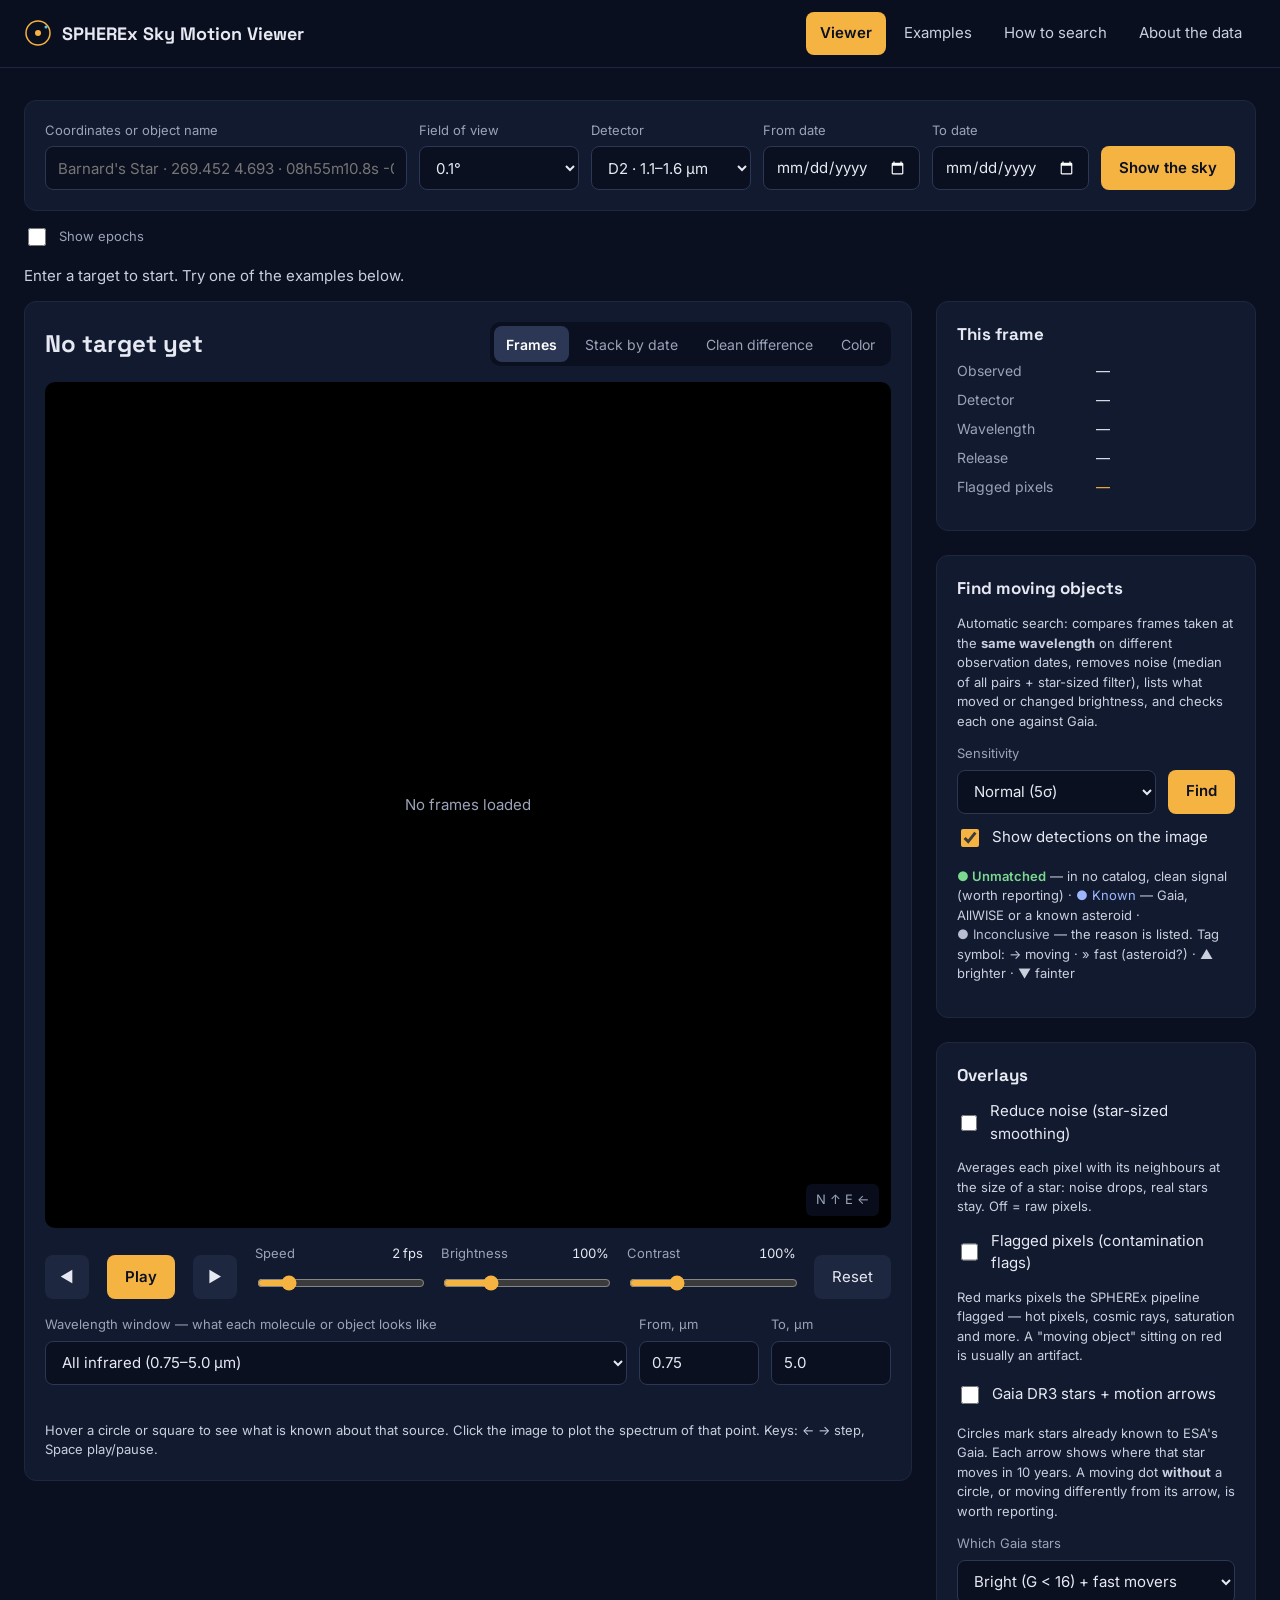
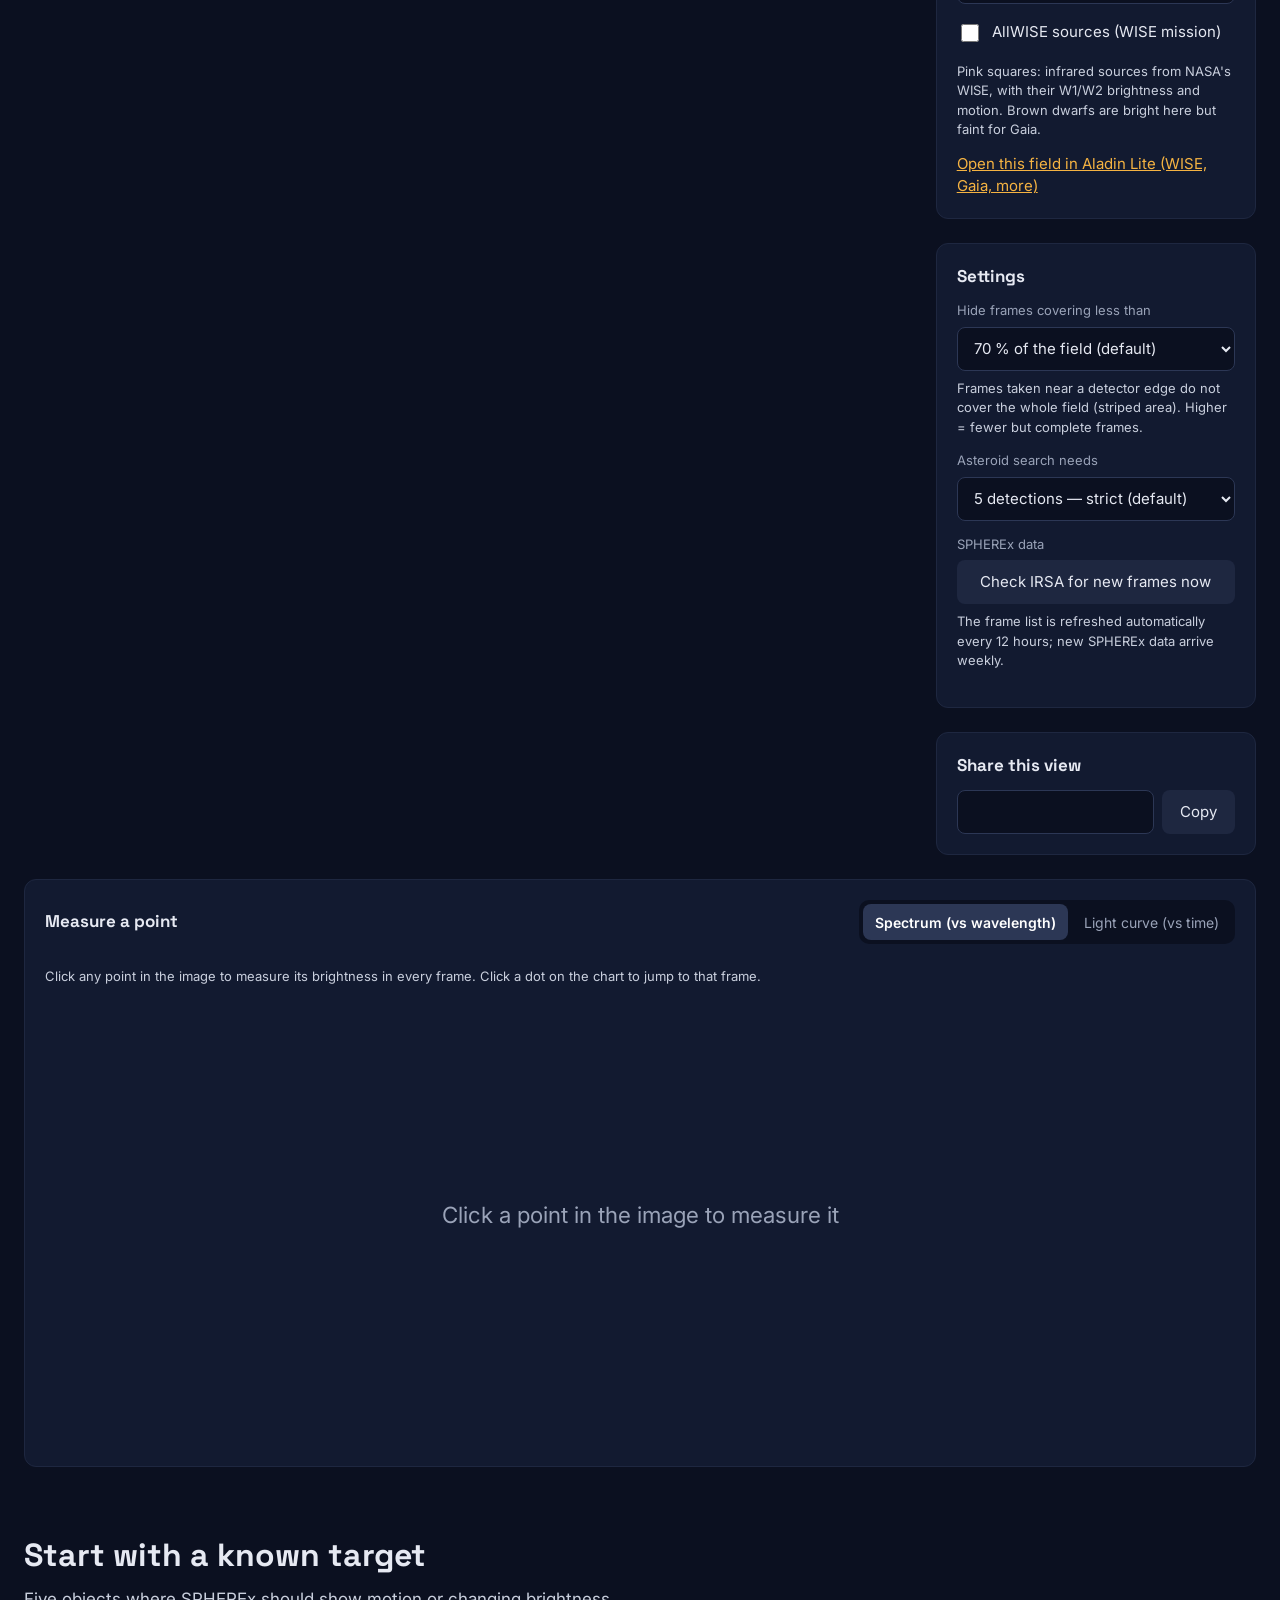
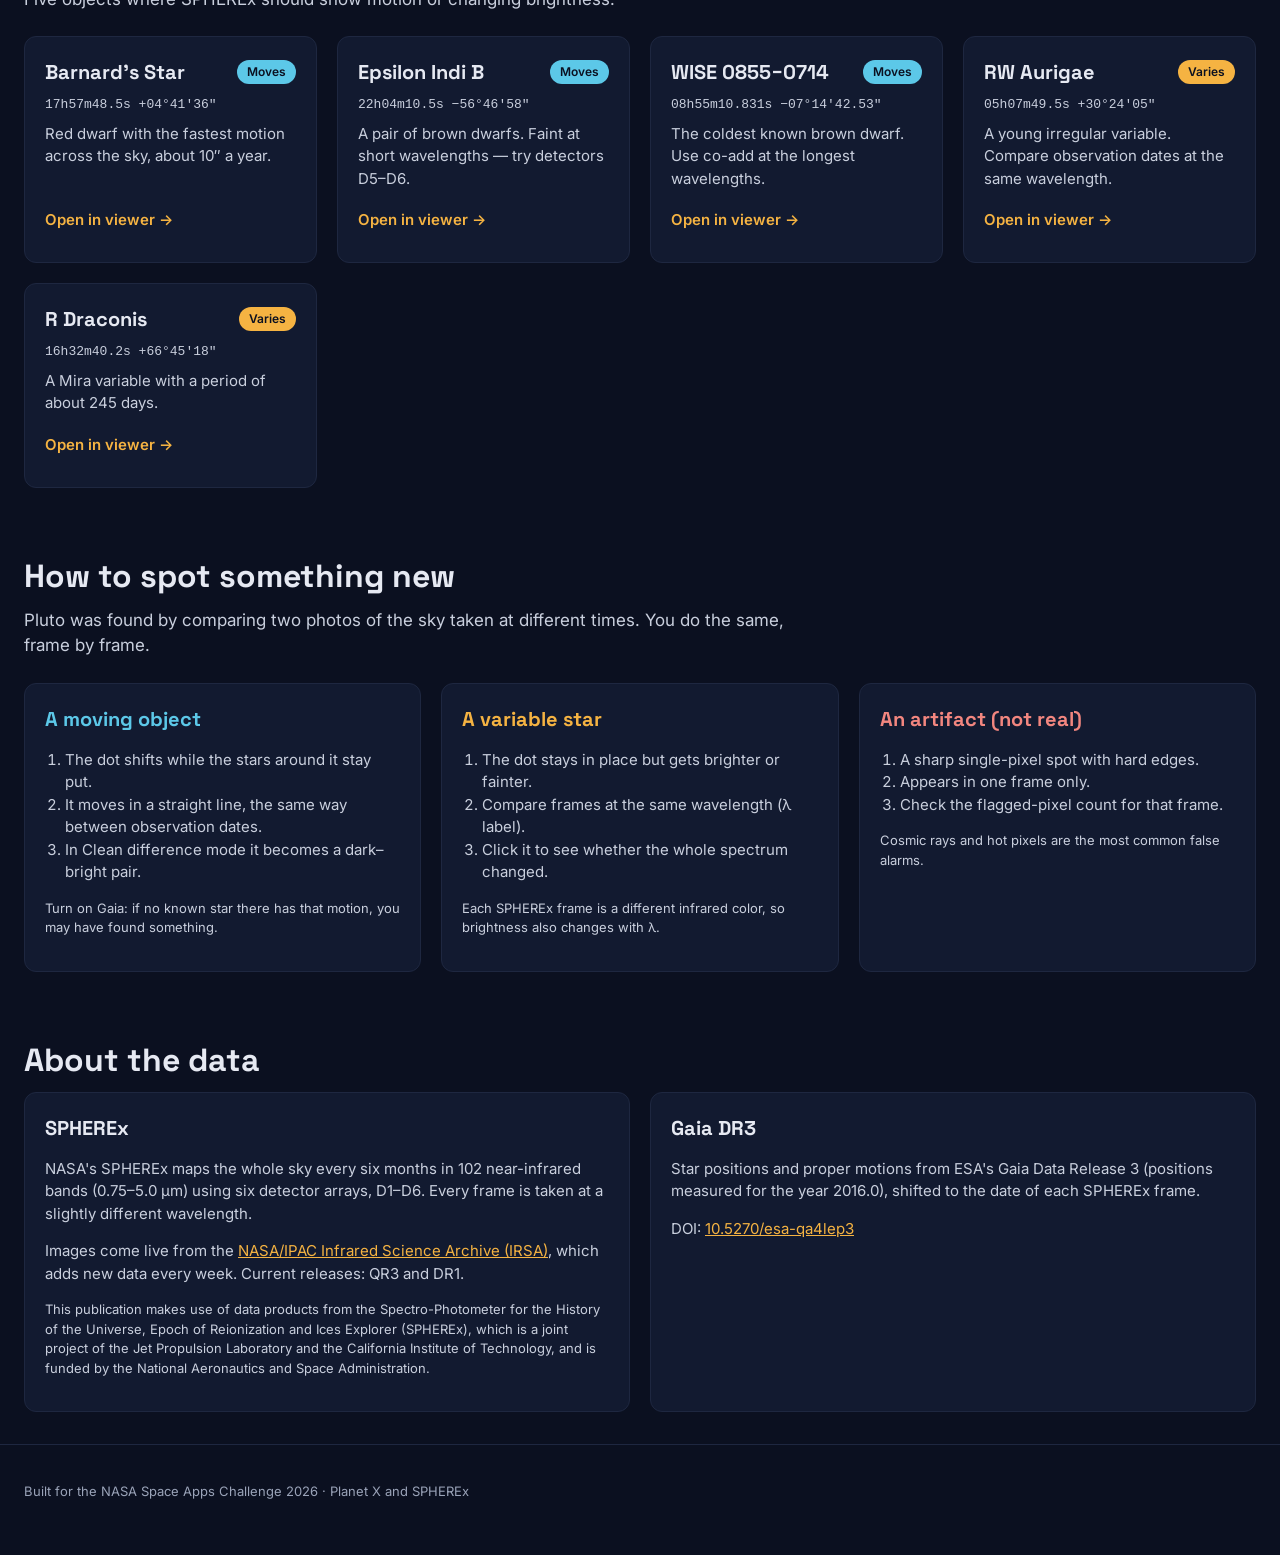
==== static/index.html @ fa7c7267 "Add files via upload" ====
<!doctype html>
<html lang="en">
<head>
  <meta charset="utf-8">
  <meta name="viewport" content="width=device-width, initial-scale=1">
  <title>SPHEREx Sky Motion Viewer</title>
  <link rel="preconnect" href="https://fonts.googleapis.com">
  <link href="https://fonts.googleapis.com/css2?family=Inter:wght@400;500;600&family=Space+Grotesk:wght@500;600;700&display=swap" rel="stylesheet">
  <link rel="stylesheet" href="style.css?v=19">
</head>
<body>

<header class="site-header">
  <div class="wrap header-row">
    <a class="brand" href="#viewer">
      <svg width="28" height="28" viewBox="0 0 28 28" aria-hidden="true"><circle cx="14" cy="14" r="12" fill="none" stroke="currentColor" stroke-width="1.5"/><circle cx="14" cy="14" r="3" fill="currentColor"/><circle cx="22" cy="8" r="1.5" fill="#5CC8E8"/></svg>
      <span>SPHEREx Sky Motion Viewer</span>
    </a>
    <nav aria-label="Main" class="nav">
      <a href="#viewer" class="active">Viewer</a>
      <a href="#examples">Examples</a>
      <a href="#guide">How to search</a>
      <a href="#about">About the data</a>
    </nav>
  </div>
</header>

<main>
  <!-- ============================ VIEWER ============================ -->
  <section id="viewer" class="wrap section">
    <form id="search-form" class="card search">
      <div class="field grow">
        <label for="target">Coordinates or object name</label>
        <input id="target" name="target" placeholder="Barnard's Star · 269.452 4.693 · 08h55m10.8s -07d14m42s" required>
      </div>
      <div class="field">
        <label for="fov">Field of view</label>
        <select id="fov" name="fov">
          <option value="0.05">0.05°</option>
          <option value="0.1" selected>0.1°</option>
          <option value="0.25">0.25°</option>
          <option value="0.5">0.5° (slow)</option>
        </select>
      </div>
      <div class="field">
        <label for="det">Detector</label>
        <select id="det" name="det">
          <option value="all">All (D1–D6)</option>
          <option value="D1">D1 · 0.75–1.1 µm</option>
          <option value="D2" selected>D2 · 1.1–1.6 µm</option>
          <option value="D3">D3 · 1.6–2.4 µm</option>
          <option value="D4">D4 · 2.4–3.8 µm</option>
          <option value="D5">D5 · 3.8–4.4 µm</option>
          <option value="D6">D6 · 4.4–5.0 µm</option>
        </select>
      </div>
      <div class="field date-field">
        <label for="date-from">From date</label>
        <input id="date-from" type="date">
      </div>
      <div class="field date-field">
        <label for="date-to">To date</label>
        <input id="date-to" type="date">
      </div>
      <button type="submit" class="btn primary">Show the sky</button>
    </form>
    <div id="epoch-chips" class="epoch-chips" aria-label="When SPHEREx observed this point" hidden></div>
    <label class="check epoch-opt" title="SPHEREx observes each point in a burst of a few days about every six months. Each burst is one epoch."><input type="checkbox" id="epoch-toggle"> Show epochs</label>

    <p id="status" class="status" role="status" aria-live="polite">Enter a target to start. Try one of the examples below.</p>

    <div class="viewer-grid">
      <section class="card player" aria-label="Player">
        <div class="player-head">
          <h1 id="target-title">No target yet</h1>
          <div class="segmented" role="group" aria-label="Display mode">
            <button type="button" data-view="frames" class="on">Frames</button>
            <button type="button" data-view="coadd">Stack by date</button>
            <button type="button" data-view="diff">Clean difference</button>
            <button type="button" data-view="rgb">Color</button>
          </div>
        </div>

        <div class="stage" id="stage">
          <img id="frame-img" alt="SPHEREx cutout" hidden>
          <img id="flags-img" class="flags-layer" alt="" hidden>
          <svg id="overlay" class="overlay" aria-hidden="true"></svg>
          <div id="hover-tip" class="tip" role="tooltip" hidden></div>
          <div id="stage-empty" class="stage-empty">No frames loaded</div>
          <div id="frame-label" class="badge tl" hidden></div>
          <div class="badge br">N ↑ E ←</div>
        </div>

        <div class="controls">
          <button type="button" id="prev" class="btn icon" aria-label="Previous frame">◀</button>
          <button type="button" id="play" class="btn primary">Play</button>
          <button type="button" id="next" class="btn icon" aria-label="Next frame">▶</button>
          <div class="slider">
            <label for="speed">Speed <output id="speed-val">2 fps</output></label>
            <input id="speed" type="range" min="0.5" max="10" step="0.5" value="2">
          </div>
          <div class="slider">
            <label for="bright">Brightness <output id="bright-val">100%</output></label>
            <input id="bright" type="range" min="30" max="300" step="5" value="100">
          </div>
          <div class="slider">
            <label for="contrast">Contrast <output id="contrast-val">100%</output></label>
            <input id="contrast" type="range" min="30" max="300" step="5" value="100">
          </div>
          <button type="button" id="reset-look" class="btn">Reset</button>
        </div>

        <div class="lam-row">
          <div class="field grow">
            <label for="lam-preset">Wavelength window — what each molecule or object looks like</label>
            <select id="lam-preset">
              <option value="0.75,5.0" selected>All infrared (0.75–5.0 µm)</option>
              <option value="0.75,1.6">Short: ordinary stars are brightest (0.75–1.6 µm)</option>
              <option value="2.9,3.2">Water ice (≈3.05 µm)</option>
              <option value="3.2,3.45">Methane: brown dwarfs turn dark (≈3.3 µm)</option>
              <option value="4.2,4.35">CO₂ ice (≈4.27 µm)</option>
              <option value="4.55,4.8">CO (≈4.67 µm)</option>
              <option value="4.4,5.0">Longest: the coldest objects are brightest (4.4–5.0 µm)</option>
              <option value="custom">Custom range</option>
            </select>
          </div>
          <div class="field narrow">
            <label for="lam-min">From, µm</label>
            <input id="lam-min" type="number" min="0.75" max="5" step="0.05" value="0.75">
          </div>
          <div class="field narrow">
            <label for="lam-max">To, µm</label>
            <input id="lam-max" type="number" min="0.75" max="5" step="0.05" value="5.0">
          </div>
        </div>

        <div class="timeline-wrap">
          <div id="timeline" class="timeline" aria-label="Frames"></div>
        </div>
        <p class="hint">Hover a circle or square to see what is known about that source. Click the image to plot the spectrum of that point. Keys: ← → step, Space play/pause.</p>
      </section>

      <aside class="side">
        <section class="card" aria-labelledby="meta-h">
          <h2 id="meta-h">This frame</h2>
          <dl class="meta">
            <dt>Observed</dt><dd id="m-date">—</dd>
            <dt id="m-epoch-dt" hidden>Epoch</dt><dd id="m-epoch" hidden>—</dd>
            <dt>Detector</dt><dd id="m-det">—</dd>
            <dt>Wavelength</dt><dd id="m-lam">—</dd>
            <dt>Release</dt><dd id="m-ver">—</dd>
            <dt>Flagged pixels</dt><dd id="m-flag" class="warn">—</dd>
          </dl>
          <p id="m-bits" class="small muted"></p>
          <a id="fits-link" href="#" hidden>Download this frame (FITS)</a>
          <p id="m-asof" class="small muted"></p>
        </section>

        <section class="card" aria-labelledby="det-h">
          <h2 id="det-h">Find moving objects</h2>
          <p class="small muted">Automatic search: compares frames taken at the <b>same wavelength</b> on different observation dates, removes noise (median of all pairs + star-sized filter), lists what moved or changed brightness, and checks each one against Gaia.</p>
          <div class="det-controls">
            <div class="field">
              <label for="det-sigma">Sensitivity</label>
              <select id="det-sigma">
                <option value="7">Strict (7σ)</option>
                <option value="5" selected>Normal (5σ)</option>
                <option value="4">Sensitive (4σ, more false alarms)</option>
              </select>
            </div>
            <button type="button" id="det-run" class="btn primary">Find</button>
          </div>
          <label class="check"><input type="checkbox" id="det-show" checked> Show detections on the image</label>
          <p id="det-status" class="small muted"></p>
          <p class="small muted legend-verdicts"><span class="unmatched">● Unmatched</span> — in no catalog, clean signal (worth reporting) · <span class="known">● Known</span> — Gaia, AllWISE or a known asteroid · <span class="inconclusive">● Inconclusive</span> — the reason is listed. Tag symbol: → moving · » fast (asteroid?) · ▲ brighter · ▼ fainter</p>
          <div id="det-export" class="det-controls" hidden>
            <button type="button" id="det-csv" class="btn">Download CSV</button>
            <button type="button" id="det-json" class="btn">Download JSON</button>
            <button type="button" id="det-pkg" class="btn primary" title="SOLAR Candidate Data Package (Data Contract v1.0): manifest, metadata, candidates, observations, trajectories, cross-matches, verification log, VOTable/ECSV, image index, SHA-256 checksums">Download Full Data Package (ZIP)</button>
          </div>
          <ol id="det-list" class="det-list"></ol>
        </section>

        <section class="card" aria-labelledby="ovl-h">
          <h2 id="ovl-h">Overlays</h2>
          <label class="check"><input type="checkbox" id="smooth-toggle"> Reduce noise (star-sized smoothing)</label>
          <p class="small muted">Averages each pixel with its neighbours at the size of a star: noise drops, real stars stay. Off = raw pixels.</p>
          <label class="check"><input type="checkbox" id="flags-toggle"> Flagged pixels (contamination flags)</label>
          <p class="small muted">Red marks pixels the SPHEREx pipeline flagged — hot pixels, cosmic rays, saturation and more. A "moving object" sitting on red is usually an artifact.</p>
          <label class="check"><input type="checkbox" id="gaia-toggle"> Gaia DR3 stars + motion arrows</label>
          <p class="small muted">Circles mark stars already known to ESA's Gaia. Each arrow shows where that star moves in 10 years. A moving dot <b>without</b> a circle, or moving differently from its arrow, is worth reporting.</p>
          <div class="field">
            <label for="gaia-depth">Which Gaia stars</label>
            <select id="gaia-depth">
              <option value="16" selected>Bright (G &lt; 16) + fast movers</option>
              <option value="18">Fainter (G &lt; 18) + fast movers</option>
              <option value="0">Fast movers only (&gt; 0.1″/yr)</option>
            </select>
          </div>
          <p id="gaia-status" class="small muted"></p>
          <label class="check"><input type="checkbox" id="wise-toggle"> AllWISE sources (WISE mission)</label>
          <p class="small muted">Pink squares: infrared sources from NASA's WISE, with their W1/W2 brightness and motion. Brown dwarfs are bright here but faint for Gaia.</p>
          <p id="wise-status" class="small muted"></p>
          <a id="aladin-link" href="#" target="_blank" rel="noopener">Open this field in Aladin Lite (WISE, Gaia, more)</a>
        </section>

        <section class="card" aria-labelledby="set-h">
          <h2 id="set-h">Settings</h2>
          <div class="settings">
            <div class="field">
              <label for="set-cov">Hide frames covering less than</label>
              <select id="set-cov">
                <option value="0.5">50 % of the field</option>
                <option value="0.7" selected>70 % of the field (default)</option>
                <option value="0.9">90 % of the field</option>
                <option value="1">100 % — only complete frames</option>
              </select>
              <p class="small muted">Frames taken near a detector edge do not cover the whole field (striped area). Higher = fewer but complete frames.</p>
            </div>
            <div class="field">
              <label for="set-fast">Asteroid search needs</label>
              <select id="set-fast">
                <option value="5" selected>5 detections — strict (default)</option>
                <option value="4">4 detections</option>
                <option value="3">3 detections — finds more, more false alarms</option>
              </select>
            </div>
            <div class="field">
              <span class="lbl-like">SPHEREx data</span>
              <button type="button" id="set-fresh" class="btn">Check IRSA for new frames now</button>
              <p class="small muted" id="set-fresh-note">The frame list is refreshed automatically every 12 hours; new SPHEREx data arrive weekly.</p>
            </div>
            <p class="small muted" id="set-server"></p>
          </div>
        </section>

        <section class="card" aria-labelledby="share-h">
          <h2 id="share-h">Share this view</h2>
          <div class="share">
            <input id="share-url" aria-label="Link to this view" readonly>
            <button type="button" id="copy" class="btn">Copy</button>
          </div>
        </section>
      </aside>
    </div>

    <section class="card spectrum-card" aria-labelledby="spec-h">
      <div class="spec-head">
        <h2 id="spec-h">Measure a point</h2>
        <div class="segmented" role="group" aria-label="Chart type">
          <button type="button" data-chart="spectrum" class="on">Spectrum (vs wavelength)</button>
          <button type="button" data-chart="lightcurve">Light curve (vs time)</button>
        </div>
      </div>
      <div id="spec-legend" class="legend"></div>
      <p id="spec-note" class="small muted">Click any point in the image to measure its brightness in every frame. Click a dot on the chart to jump to that frame.</p>
      <svg id="spectrum" viewBox="0 0 960 360" role="img" aria-label="Brightness of the selected point"></svg>
    </section>
  </section>

  <!-- ============================ EXAMPLES ============================ -->
  <section id="examples" class="wrap section">
    <h2 class="section-title">Start with a known target</h2>
    <p class="lead">Five objects where SPHEREx should show motion or changing brightness.</p>
    <div class="cards">
      <article class="card example">
        <div class="ex-head"><h3>Barnard's Star</h3><span class="tag move">Moves</span></div>
        <p class="mono">17h57m48.5s +04°41′36″</p>
        <p>Red dwarf with the fastest motion across the sky, about 10″ a year.</p>
        <button class="btn link" data-target="Barnard's Star" data-name="Barnard's Star">Open in viewer →</button>
      </article>
      <article class="card example">
        <div class="ex-head"><h3>Epsilon Indi B</h3><span class="tag move">Moves</span></div>
        <p class="mono">22h04m10.5s −56°46′58″</p>
        <p>A pair of brown dwarfs. Faint at short wavelengths — try detectors D5–D6.</p>
        <button class="btn link" data-target="Epsilon Indi B" data-name="Epsilon Indi B" data-det="D6">Open in viewer →</button>
      </article>
      <article class="card example">
        <div class="ex-head"><h3>WISE 0855−0714</h3><span class="tag move">Moves</span></div>
        <p class="mono">08h55m10.831s −07°14′42.53″</p>
        <p>The coldest known brown dwarf. Use co-add at the longest wavelengths.</p>
        <button class="btn link" data-target="08h55m10.831s -07d14m42.53s" data-name="WISE 0855−0714" data-det="D6">Open in viewer →</button>
      </article>
      <article class="card example">
        <div class="ex-head"><h3>RW Aurigae</h3><span class="tag vary">Varies</span></div>
        <p class="mono">05h07m49.5s +30°24′05″</p>
        <p>A young irregular variable. Compare observation dates at the same wavelength.</p>
        <button class="btn link" data-target="RW Aur" data-name="RW Aurigae">Open in viewer →</button>
      </article>
      <article class="card example">
        <div class="ex-head"><h3>R Draconis</h3><span class="tag vary">Varies</span></div>
        <p class="mono">16h32m40.2s +66°45′18″</p>
        <p>A Mira variable with a period of about 245 days.</p>
        <button class="btn link" data-target="R Dra" data-name="R Draconis">Open in viewer →</button>
      </article>
    </div>
  </section>

  <!-- ============================ GUIDE ============================ -->
  <section id="guide" class="wrap section">
    <h2 class="section-title">How to spot something new</h2>
    <p class="lead">Pluto was found by comparing two photos of the sky taken at different times. You do the same, frame by frame.</p>
    <div class="cards three">
      <article class="card">
        <h3 class="c-move">A moving object</h3>
        <ol>
          <li>The dot shifts while the stars around it stay put.</li>
          <li>It moves in a straight line, the same way between observation dates.</li>
          <li>In Clean difference mode it becomes a dark–bright pair.</li>
        </ol>
        <p class="small muted">Turn on Gaia: if no known star there has that motion, you may have found something.</p>
      </article>
      <article class="card">
        <h3 class="c-vary">A variable star</h3>
        <ol>
          <li>The dot stays in place but gets brighter or fainter.</li>
          <li>Compare frames at the same wavelength (λ label).</li>
          <li>Click it to see whether the whole spectrum changed.</li>
        </ol>
        <p class="small muted">Each SPHEREx frame is a different infrared color, so brightness also changes with λ.</p>
      </article>
      <article class="card">
        <h3 class="c-art">An artifact (not real)</h3>
        <ol>
          <li>A sharp single-pixel spot with hard edges.</li>
          <li>Appears in one frame only.</li>
          <li>Check the flagged-pixel count for that frame.</li>
        </ol>
        <p class="small muted">Cosmic rays and hot pixels are the most common false alarms.</p>
      </article>
    </div>
  </section>

  <!-- ============================ ABOUT ============================ -->
  <section id="about" class="wrap section">
    <h2 class="section-title">About the data</h2>
    <div class="cards two">
      <article class="card">
        <h3>SPHEREx</h3>
        <p>NASA's SPHEREx maps the whole sky every six months in 102 near-infrared bands (0.75–5.0 µm) using six detector arrays, D1–D6. Every frame is taken at a slightly different wavelength.</p>
        <p>Images come live from the <a href="https://irsa.ipac.caltech.edu/Missions/spherex.html" target="_blank" rel="noopener">NASA/IPAC Infrared Science Archive (IRSA)</a>, which adds new data every week. Current releases: QR3 and DR1.</p>
        <p class="small muted">This publication makes use of data products from the Spectro-Photometer for the History of the Universe, Epoch of Reionization and Ices Explorer (SPHEREx), which is a joint project of the Jet Propulsion Laboratory and the California Institute of Technology, and is funded by the National Aeronautics and Space Administration.</p>
      </article>
      <article class="card">
        <h3>Gaia DR3</h3>
        <p>Star positions and proper motions from ESA's Gaia Data Release 3 (positions measured for the year 2016.0), shifted to the date of each SPHEREx frame.</p>
        <p>DOI: <a href="https://doi.org/10.5270/esa-qa4lep3" target="_blank" rel="noopener">10.5270/esa-qa4lep3</a></p>
      </article>
    </div>
  </section>

</main>

<footer class="wrap footer">
  <p class="small muted">Built for the NASA Space Apps Challenge 2026 · Planet X and SPHEREx</p>
</footer>

<script src="app.js?v=27"></script>
</body>
</html>
---- static/style.css ----
/* SPHEREx Sky Motion Viewer — "night sky" theme */
:root {
  --bg: #0B1020;
  --panel: #121A30;
  --line: #1E2740;
  --line-2: #2C3755;
  --ink: #E6E9F2;
  --ink-2: #C9CFDD;
  --muted: #9AA3B8;
  --accent: #F5B342;
  --accent-ink: #0B1020;
  --cyan: #5CC8E8;
  --red: #F2867F;
  --radius: 12px;
  --font: Inter, system-ui, -apple-system, Segoe UI, sans-serif;
  --display: "Space Grotesk", var(--font);
}

* { box-sizing: border-box; }
[hidden] { display: none !important; }   /* иначе display:grid перебивает hidden */
html { scroll-behavior: smooth; }
body {
  margin: 0;
  background: var(--bg);
  color: var(--ink);
  font: 15px/1.5 var(--font);
}
a { color: var(--accent); }
a:hover { color: #FFD27A; }
h1, h2, h3 { font-family: var(--display); margin: 0; }
.wrap { max-width: 1280px; margin: 0 auto; padding: 0 24px; }
.section { padding-top: 32px; padding-bottom: 32px; scroll-margin-top: 72px; }
.section-title { font-size: 32px; margin-bottom: 8px; }
.lead { color: var(--ink-2); font-size: 17px; margin: 0 0 24px; max-width: 760px; }
.small { font-size: 13px; }
.muted { color: var(--muted); }
.mono { font-family: ui-monospace, Consolas, monospace; font-size: 13px; color: var(--muted); margin: 0; }
.warn { color: var(--accent); }

/* ---------- header ---------- */
.site-header {
  position: sticky; top: 0; z-index: 10;
  background: rgba(11, 16, 32, 0.95);
  border-bottom: 1px solid var(--line);
  backdrop-filter: blur(6px);
}
.header-row {
  display: flex; flex-wrap: wrap; align-items: center; justify-content: space-between;
  gap: 12px; padding-top: 12px; padding-bottom: 12px;
}
.brand {
  display: flex; align-items: center; gap: 10px;
  color: var(--accent); text-decoration: none;
}
.brand span { color: var(--ink); font-family: var(--display); font-weight: 700; font-size: 18px; }
.nav { display: flex; flex-wrap: wrap; gap: 4px; }
.nav a {
  color: var(--ink-2); text-decoration: none;
  padding: 10px 14px; border-radius: 8px;
}
.nav a:hover { background: var(--line); color: var(--ink); }
.nav a.active { background: var(--accent); color: var(--accent-ink); font-weight: 600; }

/* ---------- cards & controls ---------- */
.card {
  background: var(--panel);
  border: 1px solid var(--line);
  border-radius: var(--radius);
  padding: 20px;
}
.card h2 { font-size: 17px; margin-bottom: 12px; }
.card h3 { font-size: 20px; margin-bottom: 8px; }

.btn {
  height: 44px; padding: 0 18px;
  border: 0; border-radius: 8px;
  background: var(--line); color: var(--ink);
  font: inherit; cursor: pointer;
}
.btn:hover { background: var(--line-2); }
.btn.primary { background: var(--accent); color: var(--accent-ink); font-weight: 600; }
.btn.primary:hover { background: #FFC45C; }
.btn.icon { width: 44px; padding: 0; }
.btn.link {
  background: none; padding: 0; height: 44px;
  color: var(--accent); font-weight: 600; text-align: left;
}
button:focus-visible, a:focus-visible, input:focus-visible, select:focus-visible {
  outline: 2px solid var(--cyan); outline-offset: 2px;
}

input, select {
  height: 44px; padding: 0 12px;
  background: var(--bg); color: var(--ink);
  border: 1px solid var(--line-2); border-radius: 8px;
  font: inherit; width: 100%;
}
input[type="range"] { height: auto; padding: 0; border: 0; background: none; accent-color: var(--accent); }
input[type="checkbox"] { width: 18px; height: 18px; accent-color: var(--accent); }
label { font-size: 13px; color: var(--muted); }

/* ---------- search ---------- */
.search { display: flex; flex-wrap: wrap; gap: 12px; align-items: flex-end; }
.field { display: flex; flex-direction: column; gap: 6px; flex: 1 1 160px; }
.field.grow { flex: 999 1 340px; min-width: 0; }
.status { color: var(--ink-2); min-height: 24px; margin: 12px 0; }
.status.error { color: var(--red); }

/* ---------- viewer ---------- */
.viewer-grid { display: flex; flex-wrap: wrap; gap: 24px; align-items: flex-start; }
.player { flex: 999 1 560px; min-width: 0; display: flex; flex-direction: column; gap: 16px; }
.side { flex: 1 1 320px; min-width: 0; display: flex; flex-direction: column; gap: 24px; }
.player-head { display: flex; flex-wrap: wrap; justify-content: space-between; align-items: center; gap: 12px; }
.player-head h1 { font-size: 24px; }

.segmented { display: flex; gap: 4px; background: var(--bg); border-radius: 10px; padding: 4px; flex-wrap: wrap; }
.segmented button {
  height: 36px; padding: 0 12px; border: 0; border-radius: 8px;
  background: transparent; color: var(--muted); font: inherit; font-size: 14px; cursor: pointer;
}
.segmented button.on { background: var(--line-2); color: #fff; font-weight: 600; }

.stage {
  position: relative; border-radius: 10px; overflow: hidden;
  /* stripes show through where a frame has no data (detector edge) */
  background: repeating-linear-gradient(135deg, #0b1024 0 7px, #151c38 7px 14px);
  aspect-ratio: 1 / 1; width: 100%; cursor: crosshair;  /* квадрат на всю ширину плеера */
}
.stage img, .overlay {
  position: absolute; inset: 0; width: 100%; height: 100%;
  image-rendering: pixelated;  /* SPHEREx pixels stay sharp */
}
.overlay { pointer-events: none; }
.stage-empty {
  position: absolute; inset: 0; display: grid; place-items: center; color: var(--muted);
}
.badge {
  position: absolute; background: rgba(11, 16, 32, 0.85);
  padding: 6px 10px; border-radius: 6px; font-size: 13px;
}
.badge.tl { left: 12px; top: 12px; }
.badge.br { right: 12px; bottom: 12px; color: var(--muted); }

.controls { display: flex; flex-wrap: wrap; align-items: flex-end; gap: 12px 18px; }
.slider { display: flex; flex-direction: column; gap: 4px; flex: 1 1 150px; min-width: 130px; }
.slider label { display: flex; justify-content: space-between; gap: 8px; }
.slider output { color: var(--ink); font-variant-numeric: tabular-nums; }
.slider input[type="range"] { width: 100%; height: 28px; }
.stage { background: #000; }

.timeline-wrap { overflow-x: auto; }
.timeline { display: flex; gap: 6px; padding-bottom: 4px; }
.timeline button {
  flex: 0 0 auto; min-width: 44px; height: 44px; padding: 0 6px;
  background: #05070F; color: var(--muted);
  border: 1px solid var(--line-2); border-radius: 6px; font-size: 12px; cursor: pointer;
}
.timeline button.on { border: 2px solid var(--accent); color: var(--accent); }
.timeline .sep {
  flex: 0 0 auto; align-self: center; padding: 0 8px;
  color: var(--muted); font-size: 12px; white-space: nowrap;
}
.hint { margin: 0; font-size: 13px; color: var(--muted); }

.meta { display: grid; grid-template-columns: repeat(2, minmax(0, 1fr)); row-gap: 8px; margin: 0; font-size: 14px; }
.meta dt { color: var(--muted); }
.meta dd { margin: 0; }

.spectrum-card { margin-top: 24px; }
.spec-head { display: flex; flex-wrap: wrap; justify-content: space-between; align-items: center; gap: 12px; }
.spec-head h2 { margin: 0; }
.legend { display: flex; flex-wrap: wrap; gap: 14px; font-size: 13px; color: var(--ink-2); }
.legend span { display: inline-flex; align-items: center; gap: 6px; }
.legend i { width: 10px; height: 10px; border-radius: 50%; display: inline-block; }
#spectrum { width: 100%; height: auto; min-height: 240px; display: block; margin-top: 8px; }
#spectrum .pt { cursor: pointer; }
#spectrum .pt:hover { r: 7; }
.check { display: flex; gap: 10px; align-items: center; min-height: 32px; color: var(--ink); font-size: 15px; }
.share { display: flex; gap: 8px; }
.share input { font: 13px ui-monospace, Consolas, monospace; color: var(--ink-2); }

/* ---------- examples / guide ---------- */
.cards { display: grid; grid-template-columns: repeat(auto-fill, minmax(280px, 1fr)); gap: 20px; }
.cards.three { grid-template-columns: repeat(auto-fit, minmax(300px, 1fr)); }
.cards.two { grid-template-columns: repeat(auto-fit, minmax(340px, 1fr)); }
.example { display: flex; flex-direction: column; gap: 8px; }
.example p { margin: 0; color: var(--ink-2); }
.example .btn.link { margin-top: auto; }
.ex-head { display: flex; justify-content: space-between; align-items: center; gap: 8px; }
.ex-head h3 { margin: 0; }
.tag { font-size: 12px; font-weight: 600; padding: 3px 10px; border-radius: 999px; color: var(--accent-ink); }
.tag.move { background: var(--cyan); }
.tag.vary { background: var(--accent); }
.c-move { color: var(--cyan); }
.c-vary { color: var(--accent); }
.c-art { color: var(--red); }
.card ol { padding-left: 20px; color: var(--ink-2); }
.card p { color: var(--ink-2); }
pre {
  background: var(--bg); border: 1px solid var(--line-2); border-radius: 8px;
  padding: 12px; overflow-x: auto; font-size: 13px;
}
.footer { padding-top: 24px; padding-bottom: 40px; border-top: 1px solid var(--line); }

@media (max-width: 640px) {
  .section-title { font-size: 26px; }
  .brand span { font-size: 16px; }
}

/* ---------- flags layer, chart tabs ---------- */
.flags-layer { position: absolute; inset: 0; width: 100%; height: 100%; image-rendering: pixelated; pointer-events: none; }
.spectrum-card .legend { margin-top: 10px; }

/* ---------- embed mode (?embed=1): only the viewer ---------- */
body.embed .site-header,
body.embed #examples, body.embed #guide, body.embed #about,
body.embed .footer { display: none; }
body.embed .section { padding-top: 12px; }

/* ---------- hover tooltip on catalog sources ---------- */
.tip {
  position: absolute; z-index: 5; pointer-events: none; max-width: 280px;
  background: rgba(11, 16, 32, 0.94); border: 1px solid var(--line-2); border-radius: 8px;
  padding: 8px 10px; font-size: 13px; line-height: 1.45; color: var(--ink);
}
.tip b { display: block; font-weight: 600; margin-bottom: 2px; }
.tip .gaia { color: var(--cyan); }
.tip .wise { color: #F0A6F6; }
.tip .dim { color: var(--muted); }

/* ---------- wavelength window ---------- */
.lam-row { display: flex; flex-wrap: wrap; gap: 12px; align-items: flex-end; }
.field.narrow { flex: 0 1 120px; min-width: 100px; }

/* ---------- automatic detection ---------- */
.det-controls { display: flex; gap: 12px; align-items: flex-end; flex-wrap: wrap; margin-bottom: 8px; }
.det-list { list-style: none; margin: 8px 0 0; padding: 0; display: flex; flex-direction: column; gap: 8px; max-height: 420px; overflow-y: auto; }
.det-list button {
  width: 100%; text-align: left; background: var(--bg); color: var(--ink);
  border: 1px solid var(--line-2); border-radius: 8px; padding: 10px 12px; font: inherit; font-size: 13px; cursor: pointer;
}
.det-list button:hover, .det-list button.on { border-color: var(--accent); }
.det-list .kind { font-weight: 600; }
.det-list .new { color: #7BD88F; } .det-list .known { color: #9DB7FF; }
.det-list .var { color: var(--accent); } .det-list .fast { color: var(--red); }
.tip .det { color: #7BD88F; }

/* ---------- verdicts ---------- */
.unmatched { color: #7BD88F; font-weight: 600; }
.known { color: #9DB7FF; }
.inconclusive { color: #B8BED0; }
.legend-verdicts span { white-space: nowrap; }
.det-list button.v-inconclusive { opacity: 0.8; }

/* ---------- date range (calendar) ---------- */
.field.date-field { flex: 1 1 150px; }
input[type="date"] { color-scheme: dark; }          /* dark calendar popup */
.epoch-chips { display: flex; flex-wrap: wrap; gap: 8px; align-items: center; margin-top: 12px; font-size: 13px; }
.epoch-chips .lbl { color: var(--muted); margin-right: 4px; }
.epoch-chips button {
  min-height: 36px; padding: 6px 12px; border-radius: 999px; border: 1px solid var(--line-2);
  background: var(--panel); color: var(--ink-2); font: inherit; font-size: 13px; cursor: pointer;
}
.epoch-chips button:hover { border-color: var(--accent); color: var(--ink); }
.epoch-chips button.on { border-color: var(--accent); background: rgba(245, 179, 66, 0.12); color: var(--ink); }

.epoch-opt { display: inline-flex; margin-top: 10px; font-size: 13px; color: var(--muted); }

/* ---------- settings card ---------- */
.settings { display: flex; flex-direction: column; gap: 14px; }
.settings .field { flex: none; }
.settings .lbl-like { font-size: 13px; color: var(--muted); }
.settings .small { margin: 2px 0 0; }
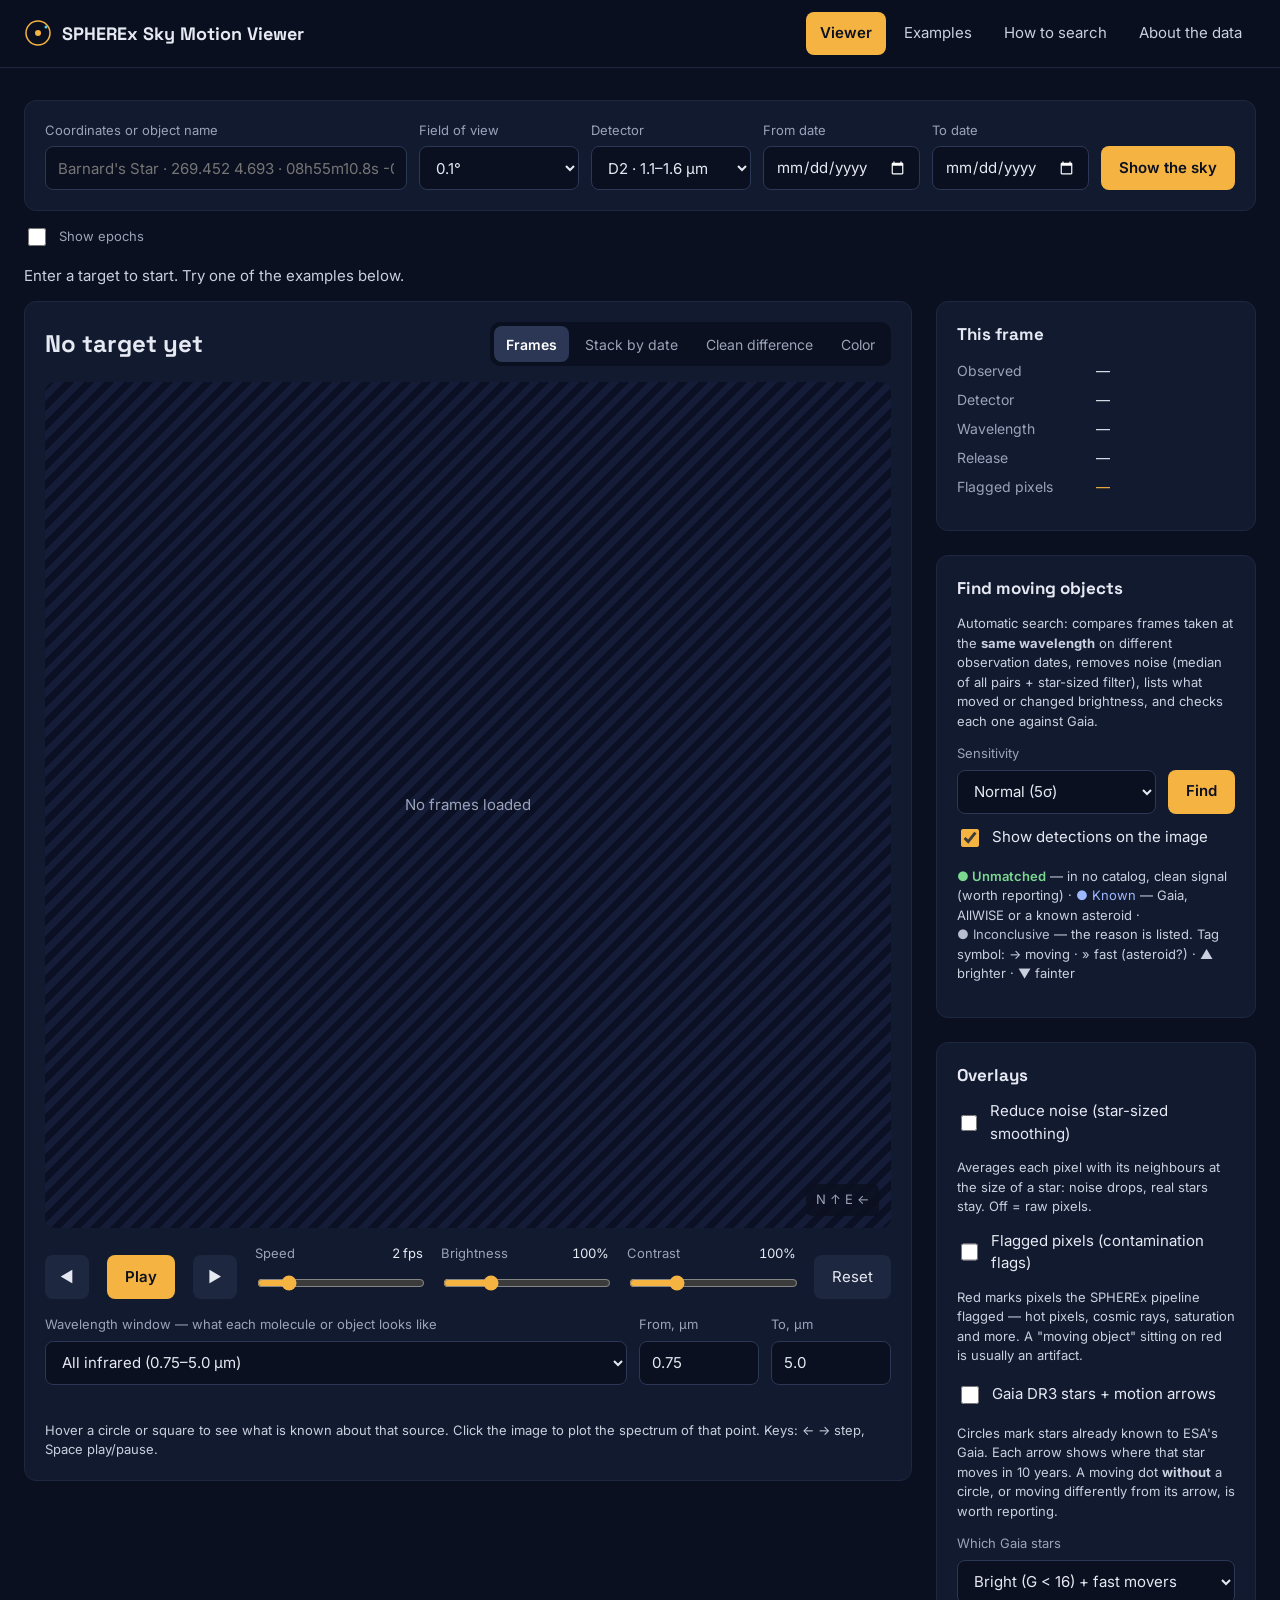
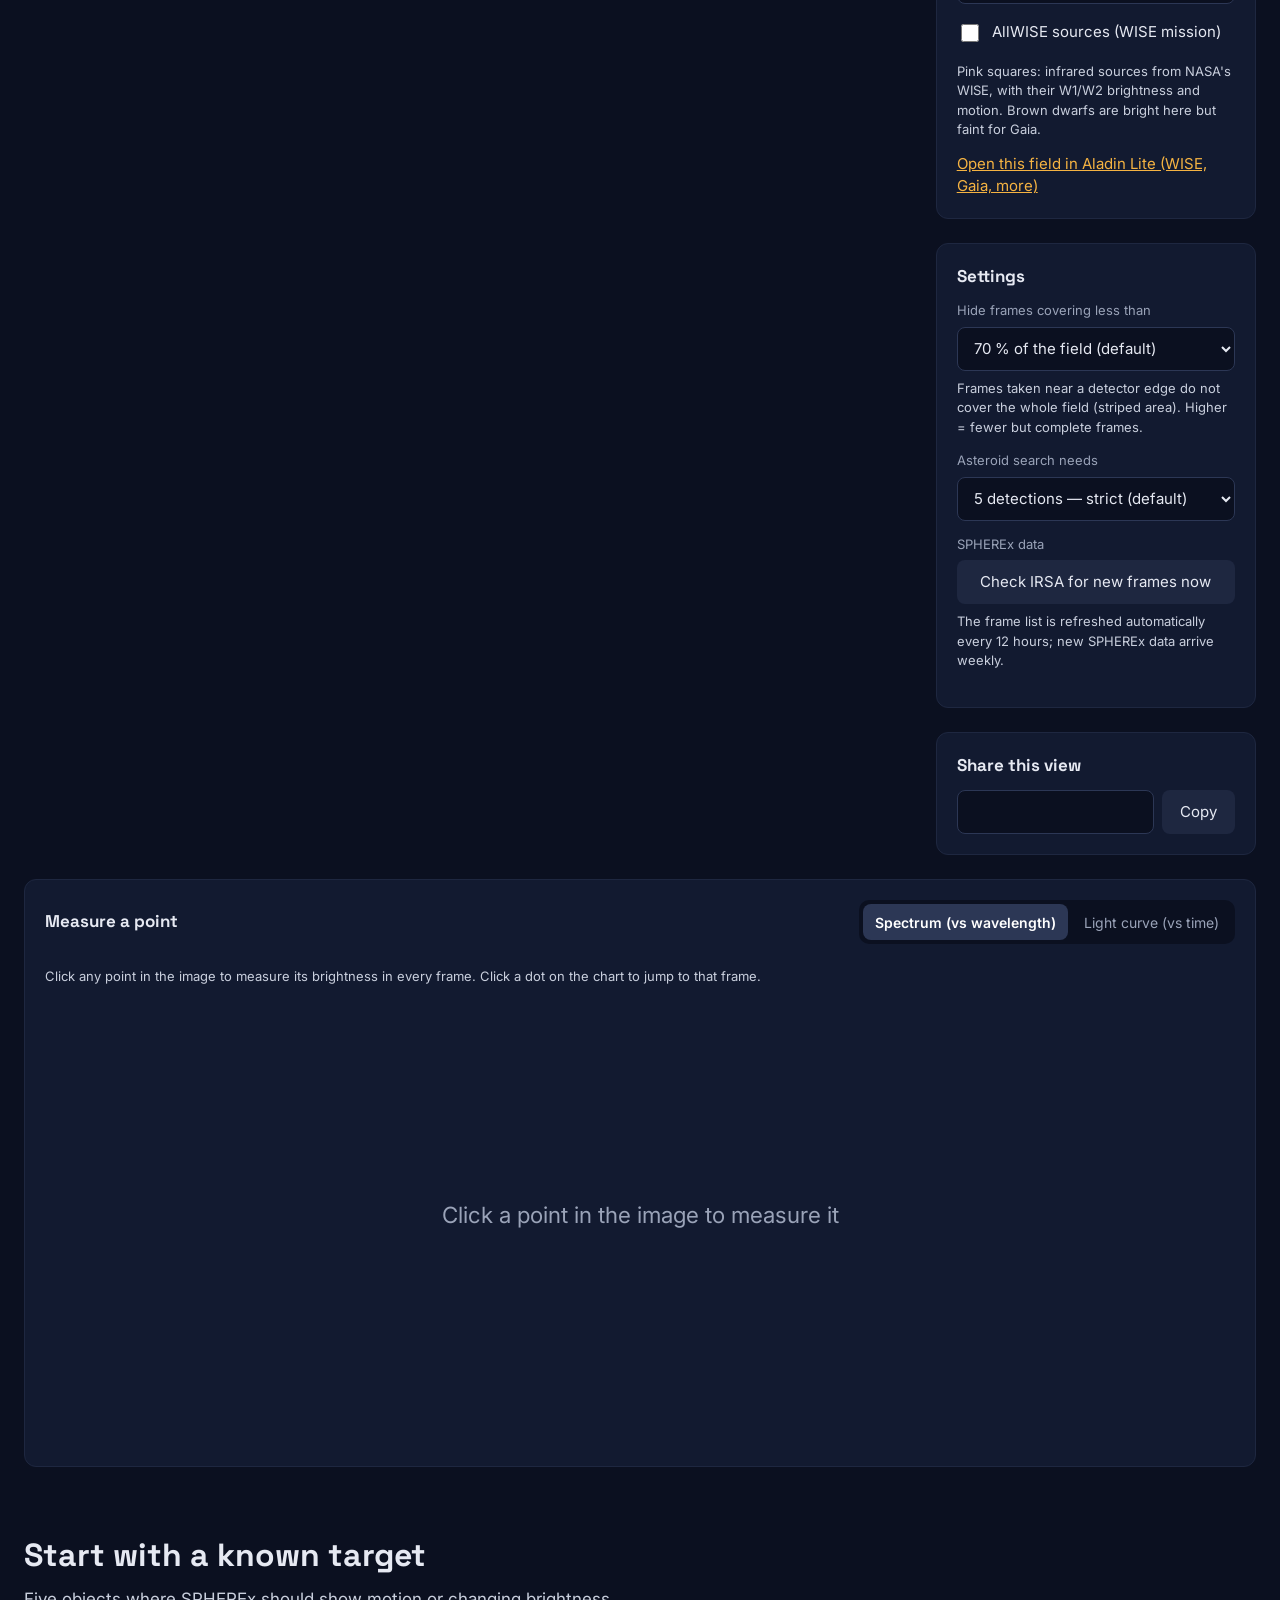
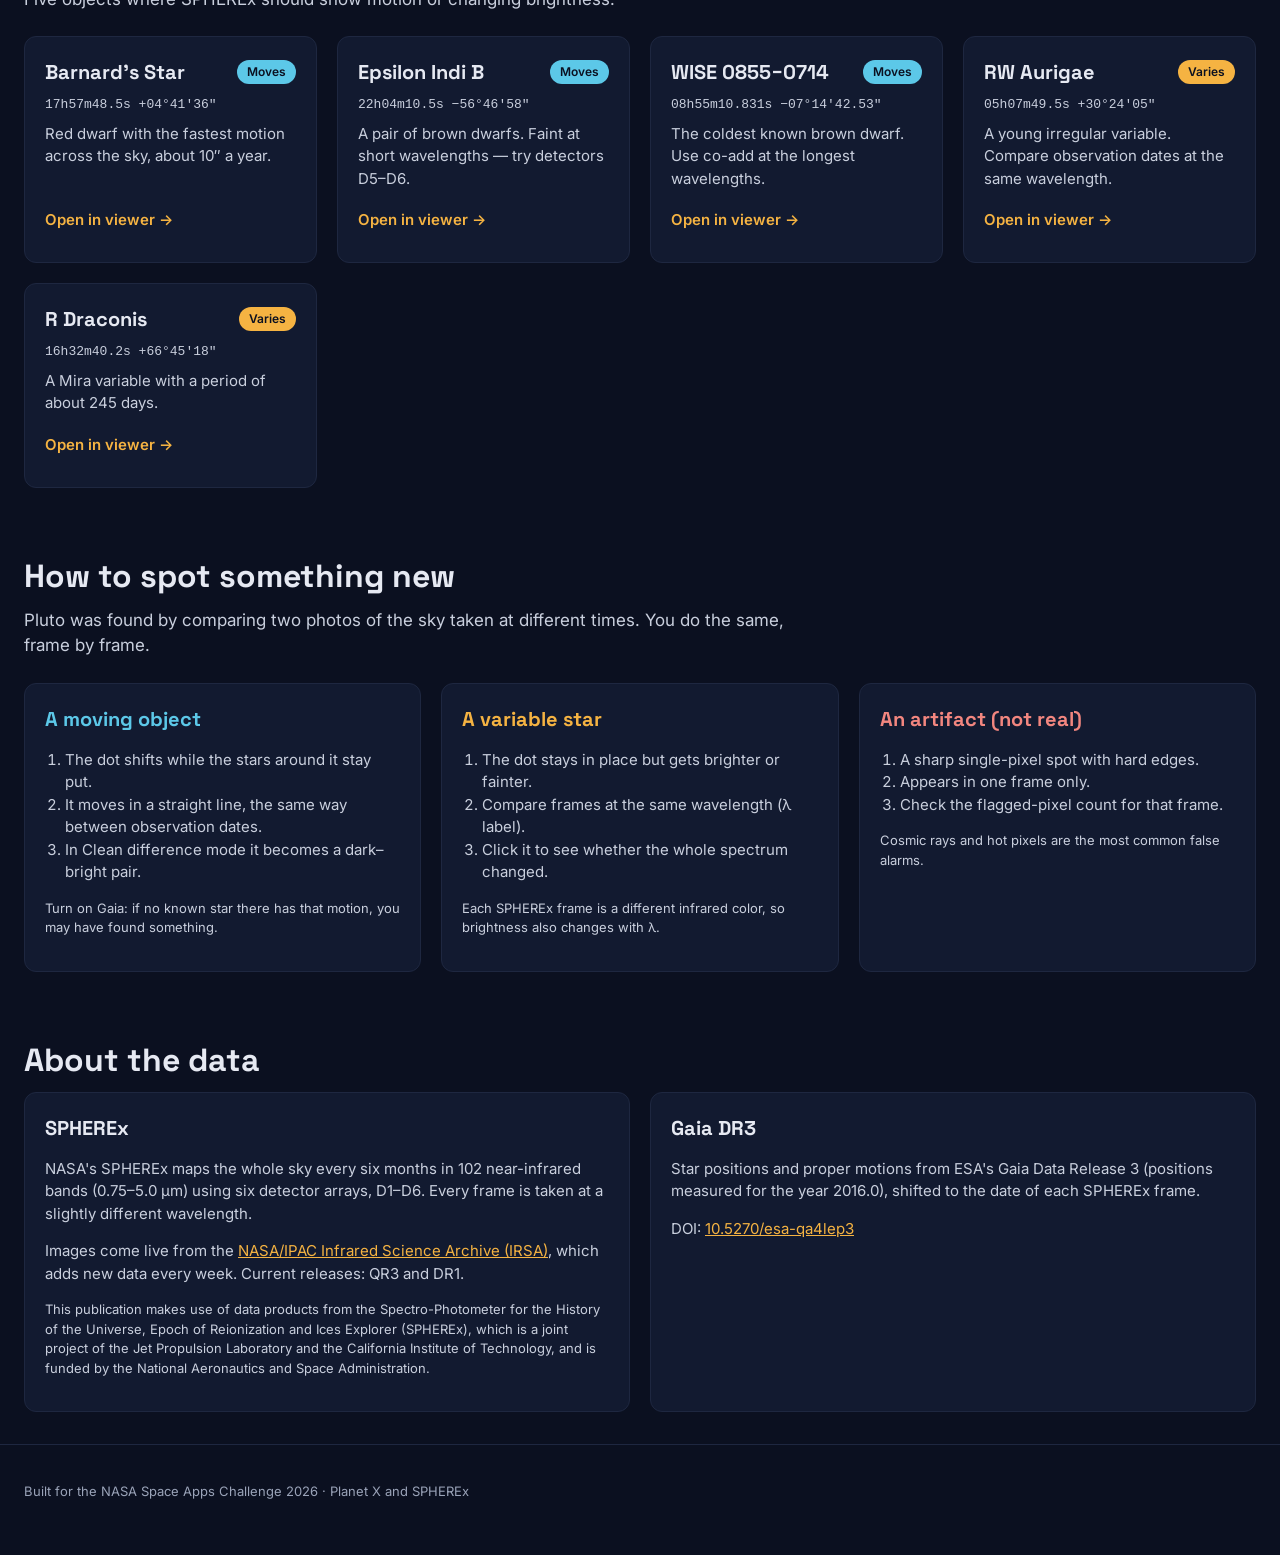
==== commit 7b130d01: "Add files via upload" ====
--- a/static/index.html
+++ b/static/index.html
@@ -6,7 +6,7 @@
   <title>SPHEREx Sky Motion Viewer</title>
   <link rel="preconnect" href="https://fonts.googleapis.com">
   <link href="https://fonts.googleapis.com/css2?family=Inter:wght@400;500;600&family=Space+Grotesk:wght@500;600;700&display=swap" rel="stylesheet">
-  <link rel="stylesheet" href="style.css?v=19">
+  <link rel="stylesheet" href="style.css?v=20">
 </head>
 <body>
 
@@ -355,6 +355,6 @@
   <p class="small muted">Built for the NASA Space Apps Challenge 2026 · Planet X and SPHEREx</p>
 </footer>
 
-<script src="app.js?v=27"></script>
+<script src="app.js?v=32"></script>
 </body>
 </html>
--- a/static/style.css
+++ b/static/style.css
@@ -146,7 +146,6 @@
 .slider label { display: flex; justify-content: space-between; gap: 8px; }
 .slider output { color: var(--ink); font-variant-numeric: tabular-nums; }
 .slider input[type="range"] { width: 100%; height: 28px; }
-.stage { background: #000; }
 
 .timeline-wrap { overflow-x: auto; }
 .timeline { display: flex; gap: 6px; padding-bottom: 4px; }
